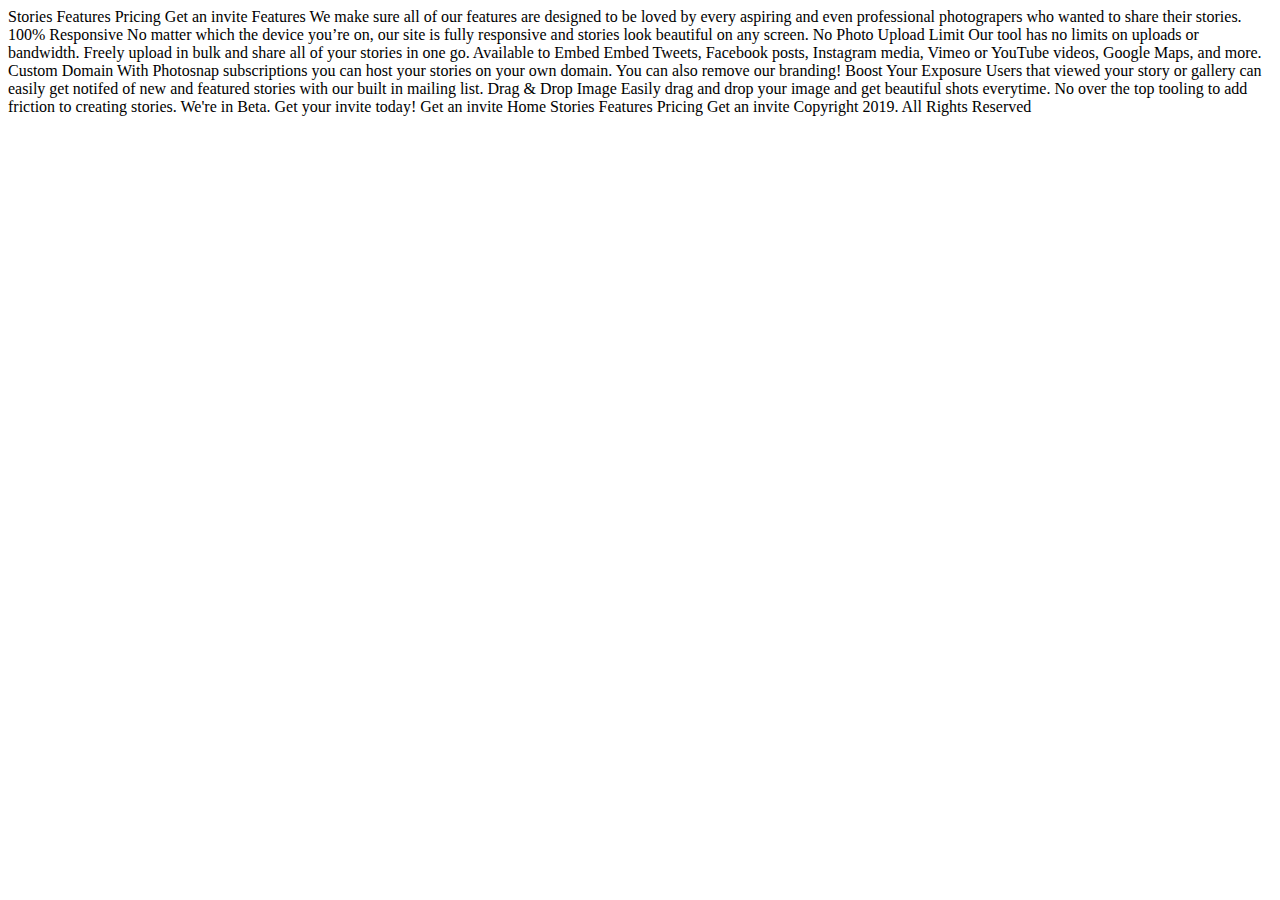
==== starter-code/features.html @ 55e25d21 "initial commit" ====
<!DOCTYPE html>
<html lang="en">
<head>
  <meta charset="UTF-8">
  <meta name="viewport" content="width=device-width, initial-scale=1.0">

  <link rel="icon" type="image/png" sizes="32x32" href="./assets/favicon-32x32.png">
  
  <title>Frontend Mentor | Photosnap Website Challenge</title>
</head>
<body>

  Stories
  Features
  Pricing

  Get an invite

  Features

  We make sure all of our features are designed to be loved by every aspiring and even 
  professional photograpers who wanted to share their stories.

  100% Responsive

  No matter which the device you’re on, our site is fully responsive and stories 
  look beautiful on any screen.

  No Photo Upload Limit

  Our tool has no limits on uploads or bandwidth. Freely upload in bulk and share 
  all of your stories in one go.

  Available to Embed

  Embed Tweets, Facebook posts, Instagram media, Vimeo or YouTube videos, Google 
  Maps, and more. 

  Custom Domain

  With Photosnap subscriptions you can host your stories on your own domain. You can 
  also remove our branding!

  Boost Your Exposure

  Users that viewed your story or gallery can easily get notifed of new and featured 
  stories with our built in mailing list.

  Drag & Drop Image

  Easily drag and drop your image and get beautiful shots everytime. No over the top 
  tooling to add friction to creating stories.

  We're in Beta. Get your invite today!
  
  Get an invite

  Home
  Stories
  Features
  Pricing

  Get an invite

  Copyright 2019. All Rights Reserved

</body>
</html>
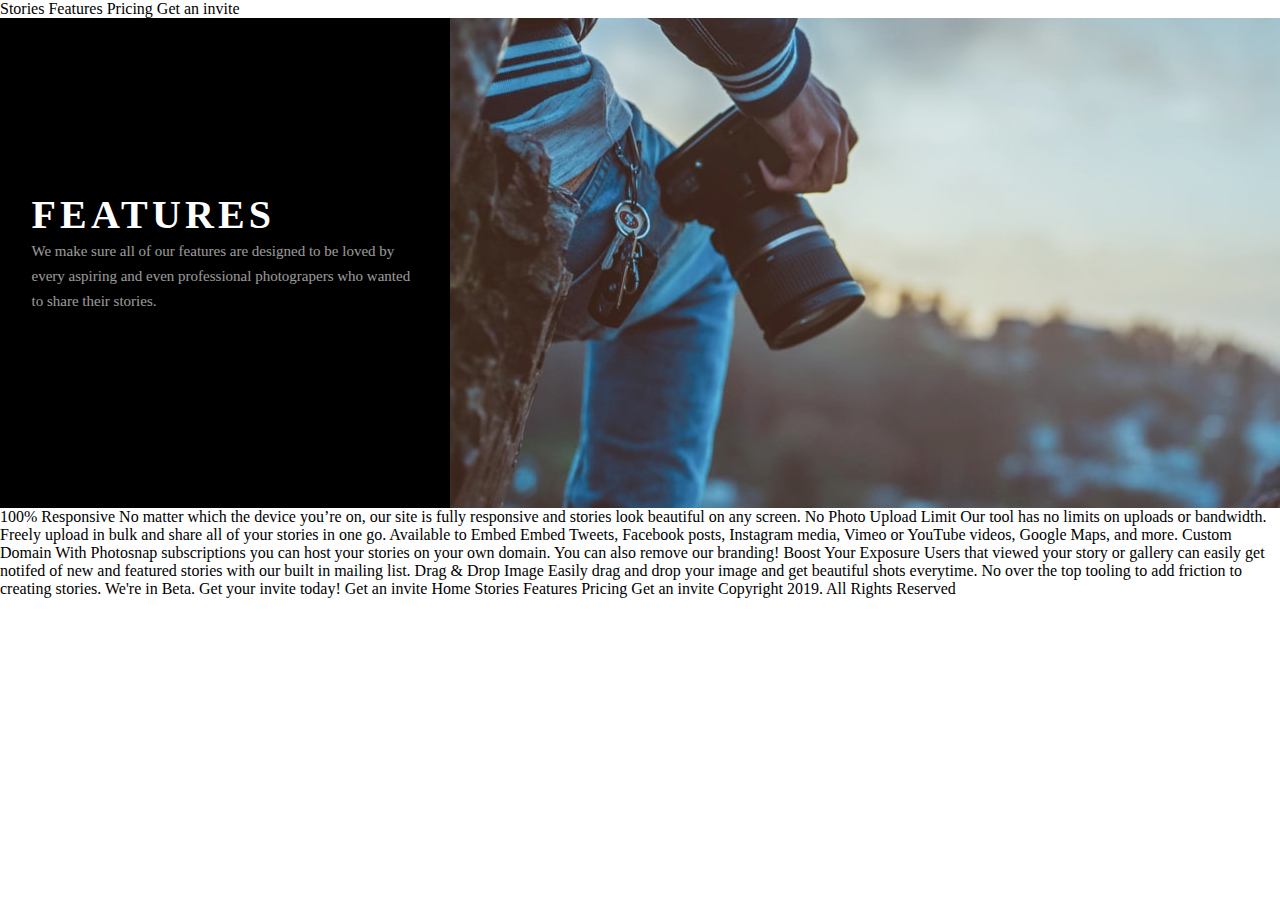
==== commit 442748d0: "make features page banner" ====
--- a/starter-code/features.html
+++ b/starter-code/features.html
@@ -5,21 +5,31 @@
   <meta name="viewport" content="width=device-width, initial-scale=1.0">
 
   <link rel="icon" type="image/png" sizes="32x32" href="./assets/favicon-32x32.png">
-  
+  <link rel="stylesheet" href="cs/features.css">
   <title>Frontend Mentor | Photosnap Website Challenge</title>
 </head>
 <body>
 
-  Stories
-  Features
-  Pricing
+  <div>
+    Stories
+    Features
+    Pricing
 
-  Get an invite
+    Get an invite
+  </div>
 
-  Features
-
+<div class="banner">
+<div class="banner-dark">
+<div class="banner-dark-center">  
+  <h3>Features</h3>
+  <p>
   We make sure all of our features are designed to be loved by every aspiring and even 
   professional photograpers who wanted to share their stories.
+  </p>
+</div>
+</div>
+<div class="banner-pic"><img src="images/hero.jpg" alt="A man with a camera in hand"></div>
+</div>
 
   100% Responsive
 
--- a/starter-code/cs/features.css
+++ b/starter-code/cs/features.css
@@ -0,0 +1,333 @@
+/* html {
+    font-size: 100%;
+} */
+
+* {
+    margin: 0;
+    padding: 0;
+    box-sizing: border-box;
+}
+
+.banner {
+    display: flex;
+    width: 100%;   
+}
+
+/* .banner>div:first-child{
+    margin: 40px;
+} */
+
+.banner-pic {
+    /* display: inline-flex; */
+    height: 490px;
+    width: 830px;
+    border-radius: 0px;    
+}
+
+.banner-dark {
+    color: white;
+    display: flex;
+    justify-content:center;
+    align-items: center;
+    height: 490px;
+    width: 610px;
+    border-radius: 0px;
+    background: #000000;
+}
+.banner-dark-center {
+    height: 144px;
+    width: 387px;
+    /* margin-left: -10px; */
+}
+/* .banner-dark-center {
+    height: 144px;
+    width: 387px;
+    border: 2px solid red;
+    border-radius: 0px;
+} */
+
+
+.banner-dark-center h3 {
+    /* top: calc(50% - 48px/2 - 48px); */
+    
+    font-family: 'DM Sans';
+    font-style: normal;
+    font-weight: 700;
+    font-size: 40px;
+    line-height: 48px;
+    /* identical to box height, or 120% */
+    
+    letter-spacing: 4.16667px;
+    text-transform: uppercase;
+    
+    color: #FFFFFF;
+}
+
+ .banner-dark-center p {
+    font-family: 'DM Sans';
+    font-style: normal;
+    font-weight: 400;
+    font-size: 15px;
+    line-height: 25px;
+    /* or 167% */
+
+    color: #FFFFFF;
+
+    mix-blend-mode: normal;
+    opacity: 0.6;
+}
+
+.feature-container {
+    /* width: 1110px;
+    height: 576px;
+    margin: auto;
+    margin-top: auto; */
+    position: absolute;
+    width: 1110px;
+    height: 576px;
+    left: 165px;
+    right: 165px;
+    top: 724px;
+}
+
+.feature-first-row {
+    display: flex;
+}
+
+.feature-second-row {
+    display: flex;
+}
+
+.feature-item-1 {
+    height: 236px;
+    width: 350px;
+    left: 165px;
+    top: 724px;
+    border-radius: 0px;
+    padding-right: 15px;
+}
+
+.feature-item-2{
+    height: 218px;
+    width: 350px;
+    left: 545px;
+    top: 742px;
+    border-radius: 0px;
+    padding-top: 18px;
+    padding-right: 15px;
+    padding-left: 15px;
+}
+
+.feature-item-3 {
+    height: 236px;
+    width: 350px;
+    left: 925px;
+    top: 724px;
+    border-radius: 0px;
+    padding-left: 15px;
+}
+
+.feature-item-4 {
+    height: 236px;
+    width: 350px;
+    left: 165px;
+    top: 1064px;
+    border-radius: 0px;
+    padding-right: 15px;
+}
+
+.feature-item-5 {
+    height: 236px;
+    width: 350px;
+    left: 545px;
+    top: 1064px;
+    border-radius: 0px;
+    padding-right: 15px;
+    padding-left: 15px;
+}
+
+.feature-item-6 {
+    height: 236px;
+    width: 350px;
+    left: 925px;
+    top: 1064px;
+    border-radius: 0px;     
+    padding-left: 15px;  
+}
+
+.feature-icon-1 {
+    height: 72px;
+    width: 72px;
+    left: 296px;
+    top: 724px;
+    border-radius: 0px;
+    margin-bottom: 48px;
+}
+
+.feature-icon-2 {
+    height: 36px;
+    width: 72px;
+    left: 684px;
+    top: 742px;
+    border-radius: 0px;
+    margin-bottom: 66px;
+}
+
+.feature-icon-3 {
+    height: 72px;
+    width: 71px;
+    left: 1065px;
+    top: 724px;
+    border-radius: 0px;  
+    margin-bottom: 48px; 
+}
+
+.feature-icon-4 {
+    height: 72px;
+    width: 81px;
+    left: 300px;
+    top: 1064px;
+    border-radius: 0px;   
+    margin-bottom: 48px; 
+}
+
+.feature-icon-5 {
+    height: 72px;
+    width: 72px;
+    left: 684px;
+    top: 1064px;
+    border-radius: 0px; 
+    margin-bottom: 48px; 
+}
+
+.feature-icon-6 {
+    height: 72px;
+    width: 91px;
+    left: 1055px;
+    top: 1064px;
+    border-radius: 0px; 
+    margin-bottom: 48px;  
+}
+
+
+
+ /* [class ^= 'feature-icon-'] {
+    margin-bottom: 48px;
+    position: relative;
+    left: 1px;
+}*/
+
+.feature-icons{
+    position: relative;
+    left: 9rem;
+}
+
+.pre-footer {
+    position: absolute;
+    height: 530px;
+    width: 100%;
+    left: 0px;
+    top: 1458px;
+    border-radius: 0px;
+    background-image: url("../images/bg-beta.jpg");
+    background-repeat: no-repeat;
+}
+
+.pre-footer-content {
+    height: 144px;
+    width: 1110px;
+    margin-left: 165px;
+    margin-top: 68px;
+    border-radius: 0px;
+}
+
+.pre-footer-left-text {
+    position: relative;
+    height: 144px;
+    width: 400px;
+    padding-left: 0px;
+    /* left: 0%;
+    right: 63.96%;
+    top: calc(50% - 144px/2); */
+
+    font-family: 'DM Sans';
+    font-style: normal;
+    font-weight: 700;
+    font-size: 40px;
+    line-height: 48px;
+    /* or 120% */
+
+    letter-spacing: 4.16667px;
+    text-transform: uppercase;
+
+    color: #FFFFFF;
+}
+
+.pre-footer-right-text {
+    position: absolute;
+    height: 16px;
+    width: 168px;
+    left: 942px;
+    top: 64px;
+    margin-top: 64px;
+    border-radius: 0px;
+    font-family: 'DM Sans';
+    font-style: normal;
+    font-weight: 700;
+    font-size: 12px;
+    line-height: 16px;
+    color: #FFFFFF;
+    text-transform: uppercase;
+}
+
+.footer {
+    position: absolute;
+    height: 250px;
+    width: 100%;
+    left: 0px;
+    top: 1738px;
+    border-radius: 0px;
+}
+
+/* 100% Responsive */
+
+.feature-title {
+    /* position: absolute; */
+    height: 25px;
+    left: 0%;
+    right: 0%;
+    top: calc(50% - 25px/2 - 45.5px);
+
+    font-family: 'DM Sans';
+    font-style: normal;
+    font-weight: 700;
+    font-size: 18px;
+    line-height: 25px;
+    /* identical to box height, or 139% */
+
+    text-align: center;
+
+    color: #000000;
+}
+
+.feature-description {
+    height: 75px;
+    left: 0%;
+    right: 0%;
+    /* top: calc(50% - 75px/2 + 20.5px); */
+    top: 41px;
+
+    font-family: 'DM Sans';
+    font-style: normal;
+    font-weight: 400;
+    font-size: 15px;
+    line-height: 25px;
+    /* or 167% */
+
+    text-align: center;
+
+    color: #000000;
+
+    mix-blend-mode: normal;
+    opacity: 0.6;
+}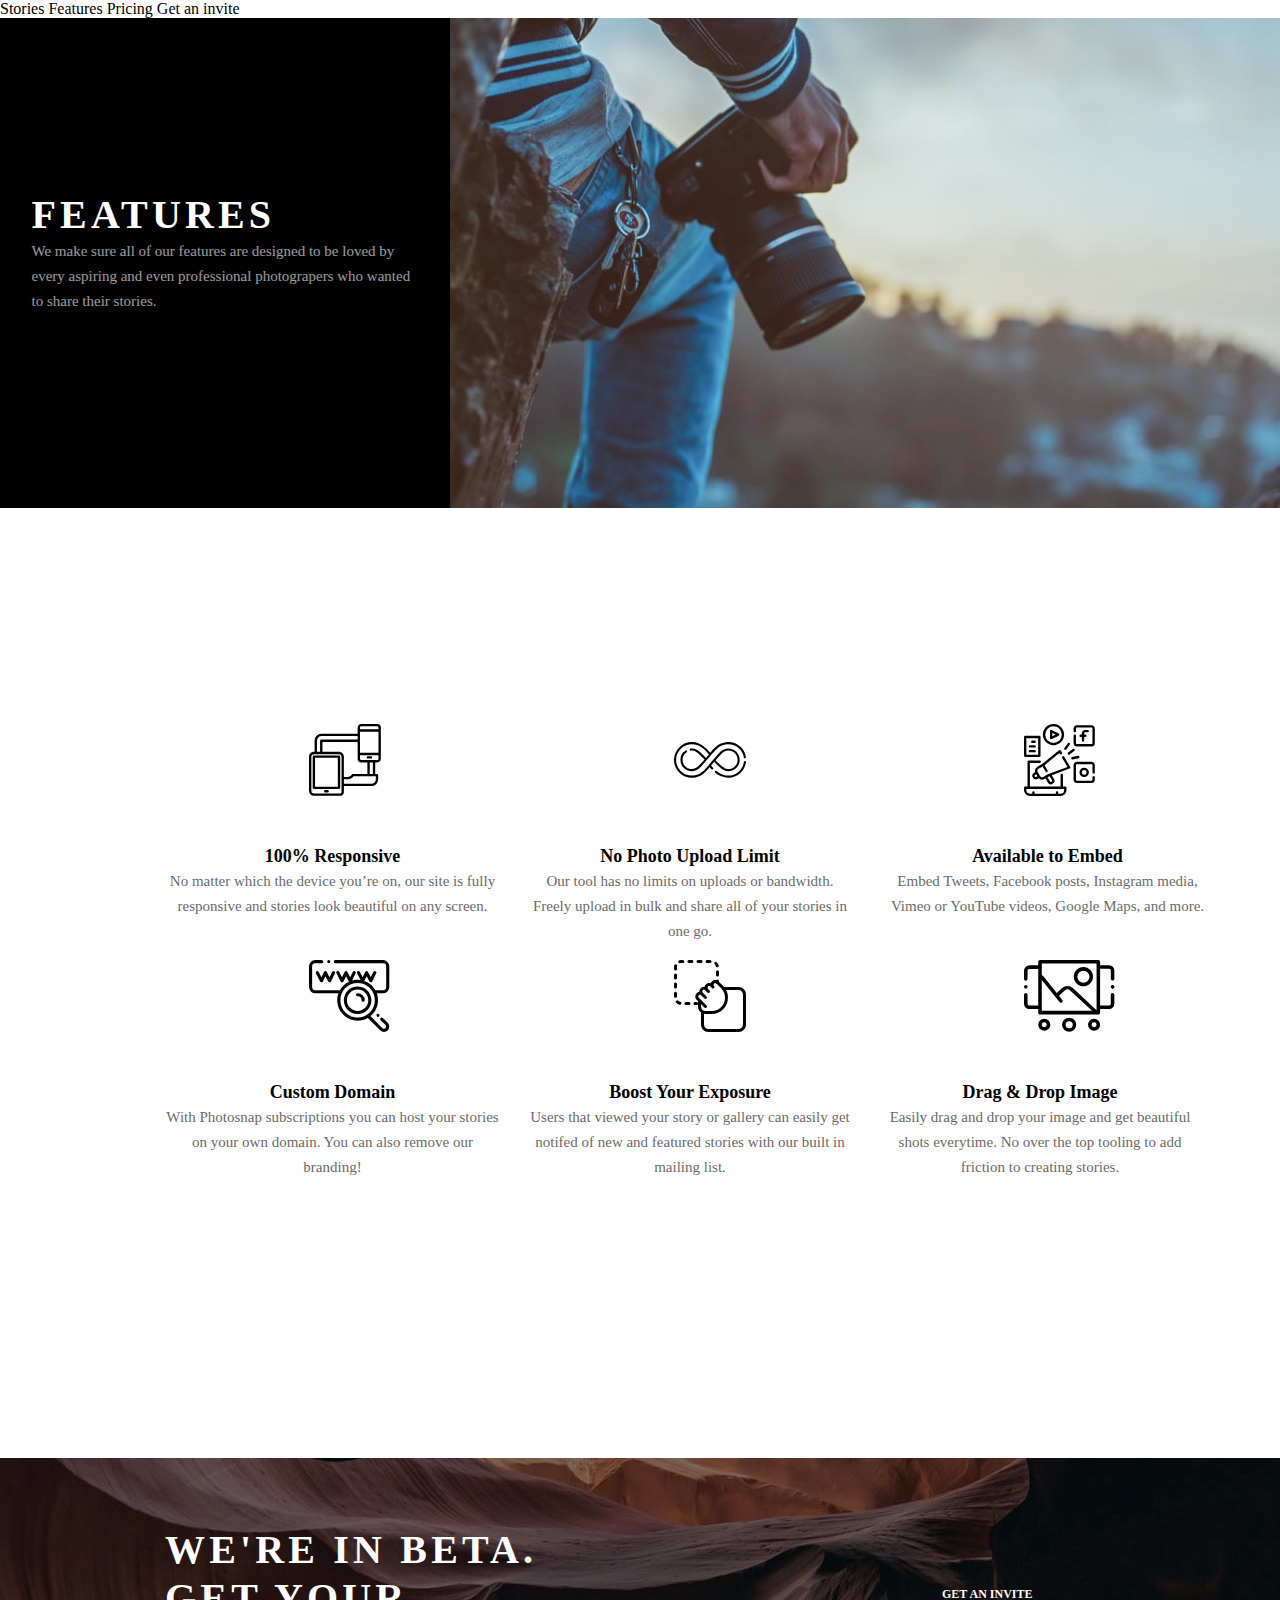
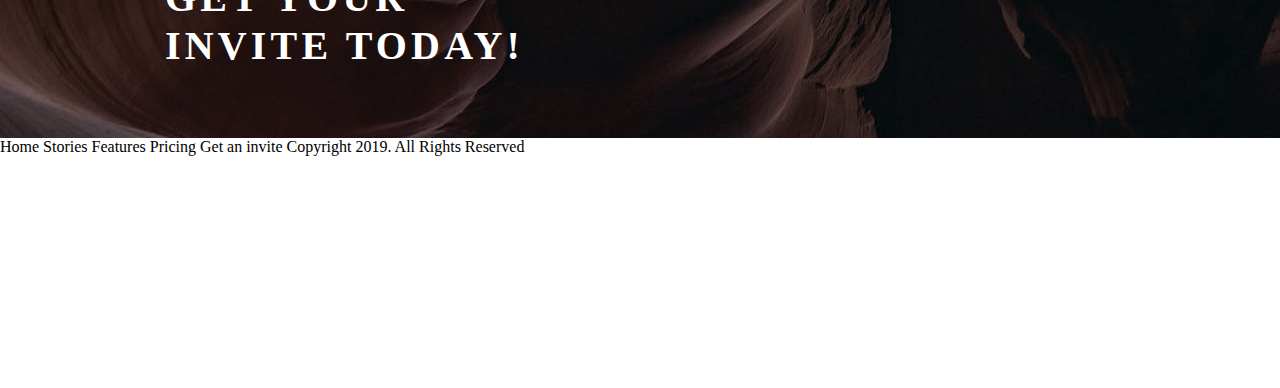
==== commit 9f02bc1b: "finish styling features section" ====
--- a/starter-code/features.html
+++ b/starter-code/features.html
@@ -31,48 +31,103 @@
 <div class="banner-pic"><img src="images/hero.jpg" alt="A man with a camera in hand"></div>
 </div>
 
-  100% Responsive
+<div class="feature-container">
 
-  No matter which the device you’re on, our site is fully responsive and stories 
-  look beautiful on any screen.
-
-  No Photo Upload Limit
-
-  Our tool has no limits on uploads or bandwidth. Freely upload in bulk and share 
-  all of your stories in one go.
-
-  Available to Embed
-
-  Embed Tweets, Facebook posts, Instagram media, Vimeo or YouTube videos, Google 
-  Maps, and more. 
-
-  Custom Domain
-
-  With Photosnap subscriptions you can host your stories on your own domain. You can 
-  also remove our branding!
-
-  Boost Your Exposure
-
-  Users that viewed your story or gallery can easily get notifed of new and featured 
-  stories with our built in mailing list.
-
-  Drag & Drop Image
-
-  Easily drag and drop your image and get beautiful shots everytime. No over the top 
-  tooling to add friction to creating stories.
-
-  We're in Beta. Get your invite today!
+  <div class="feature-first-row">
   
-  Get an invite
-
-  Home
-  Stories
-  Features
-  Pricing
-
-  Get an invite
-
-  Copyright 2019. All Rights Reserved
-
+    <div class="feature-item-1">
+      <div class="feature-icon-1"><img src="images/responsive.svg" alt="icon showing devices" class="feature-icons"></div>
+      <div class="feature-title">
+        100% Responsive
+      </div>
+      <div class="feature-description">
+        No matter which the device you’re on, our site is fully responsive and stories 
+        look beautiful on any screen.
+      </div>
+  </div>
+  <div class="feature-item-2">
+    <div class="feature-icon-2"><img src="images/no-limit.svg" alt="icon showing devices" class="feature-icons"></div>
+    <div class="feature-title">
+      No Photo Upload Limit
+    </div>
+    <div class="feature-description">
+      Our tool has no limits on uploads or bandwidth. Freely upload in bulk and share 
+      all of your stories in one go.
+    </div>
+  </div>
+  
+  <div class="feature-item-3">
+    <div class="feature-icon-3"><img src="images/embed.svg" alt="icon showing devices" class="feature-icons"></div>
+    <div class="feature-title">
+      Available to Embed
+    </div>
+    <div class="feature-description">
+      Embed Tweets, Facebook posts, Instagram media, Vimeo or YouTube videos, Google 
+      Maps, and more. 
+    </div>
+    </div>
+  
+  </div>
+  
+  <div class="feature-second-row">
+    
+    <div class="feature-item-4">
+      <div class="feature-icon-4"><img src="images/custom-domain.svg" alt="icon showing devices" class="feature-icons"></div>
+      <div class="feature-title">
+        Custom Domain
+      </div>
+      <div class="feature-description">
+        With Photosnap subscriptions you can host your stories on your own domain. You can 
+        also remove our branding!
+      </div>
+    </div>
+  
+      <div class="feature-item-5">
+        <div class="feature-icon-5"><img src="images/boost-exposure.svg" alt="icon showing devices" class="feature-icons"></div>
+        <div class="feature-title">
+          Boost Your Exposure
+        </div>
+      <div class="feature-description">
+        Users that viewed your story or gallery can easily get notifed of new and featured 
+        stories with our built in mailing list.
+      </div>
+      </div>
+  
+      <div class="feature-item-5">
+        <div class="feature-icon-6"><img src="images/drag-drop.svg" alt="icon showing devices" class="feature-icons"></div>
+        <div class="feature-title">  
+          Drag & Drop Image
+        </div>
+        <div class="feature-description">
+          Easily drag and drop your image and get beautiful shots everytime. No over the top 
+          tooling to add friction to creating stories.
+        </div>
+        </div>
+  </div> 
+  
+  </div>
+  <div class="pre-footer" >
+    <div class="pre-footer-content">
+    <div class="pre-footer-left-text">
+      We're in Beta. Get your invite today!
+    </div>
+  
+    <div class="pre-footer-right-text">
+      Get an invite
+    </div>
+    
+    </div>
+  </div>
+  <div class="footer">
+    Home
+    Stories
+    Features
+    Pricing
+  
+    Get an invite
+  
+    Copyright 2019. All Rights Reserved
+  </div>
+  
 </body>
 </html>--- a/starter-code/cs/features.css
+++ b/starter-code/cs/features.css
@@ -13,12 +13,7 @@
     width: 100%;   
 }
 
-/* .banner>div:first-child{
-    margin: 40px;
-} */
-
 .banner-pic {
-    /* display: inline-flex; */
     height: 490px;
     width: 830px;
     border-radius: 0px;    
@@ -39,12 +34,6 @@
     width: 387px;
     /* margin-left: -10px; */
 }
-/* .banner-dark-center {
-    height: 144px;
-    width: 387px;
-    border: 2px solid red;
-    border-radius: 0px;
-} */
 
 
 .banner-dark-center h3 {
@@ -76,6 +65,7 @@
     mix-blend-mode: normal;
     opacity: 0.6;
 }
+
 
 .feature-container {
     /* width: 1110px;
@@ -209,17 +199,52 @@
     margin-bottom: 48px;  
 }
 
-
-
- /* [class ^= 'feature-icon-'] {
-    margin-bottom: 48px;
-    position: relative;
-    left: 1px;
-}*/
-
 .feature-icons{
     position: relative;
     left: 9rem;
+}
+
+/* 100% Responsive */
+
+.feature-title {
+    /* position: absolute; */
+    height: 25px;
+    left: 0%;
+    right: 0%;
+    top: calc(50% - 25px/2 - 45.5px);
+
+    font-family: 'DM Sans';
+    font-style: normal;
+    font-weight: 700;
+    font-size: 18px;
+    line-height: 25px;
+    /* identical to box height, or 139% */
+
+    text-align: center;
+
+    color: #000000;
+}
+
+.feature-description {
+    height: 75px;
+    left: 0%;
+    right: 0%;
+    /* top: calc(50% - 75px/2 + 20.5px); */
+    top: 41px;
+
+    font-family: 'DM Sans';
+    font-style: normal;
+    font-weight: 400;
+    font-size: 15px;
+    line-height: 25px;
+    /* or 167% */
+
+    text-align: center;
+
+    color: #000000;
+
+    mix-blend-mode: normal;
+    opacity: 0.6;
 }
 
 .pre-footer {
@@ -288,46 +313,3 @@
     top: 1738px;
     border-radius: 0px;
 }
-
-/* 100% Responsive */
-
-.feature-title {
-    /* position: absolute; */
-    height: 25px;
-    left: 0%;
-    right: 0%;
-    top: calc(50% - 25px/2 - 45.5px);
-
-    font-family: 'DM Sans';
-    font-style: normal;
-    font-weight: 700;
-    font-size: 18px;
-    line-height: 25px;
-    /* identical to box height, or 139% */
-
-    text-align: center;
-
-    color: #000000;
-}
-
-.feature-description {
-    height: 75px;
-    left: 0%;
-    right: 0%;
-    /* top: calc(50% - 75px/2 + 20.5px); */
-    top: 41px;
-
-    font-family: 'DM Sans';
-    font-style: normal;
-    font-weight: 400;
-    font-size: 15px;
-    line-height: 25px;
-    /* or 167% */
-
-    text-align: center;
-
-    color: #000000;
-
-    mix-blend-mode: normal;
-    opacity: 0.6;
-}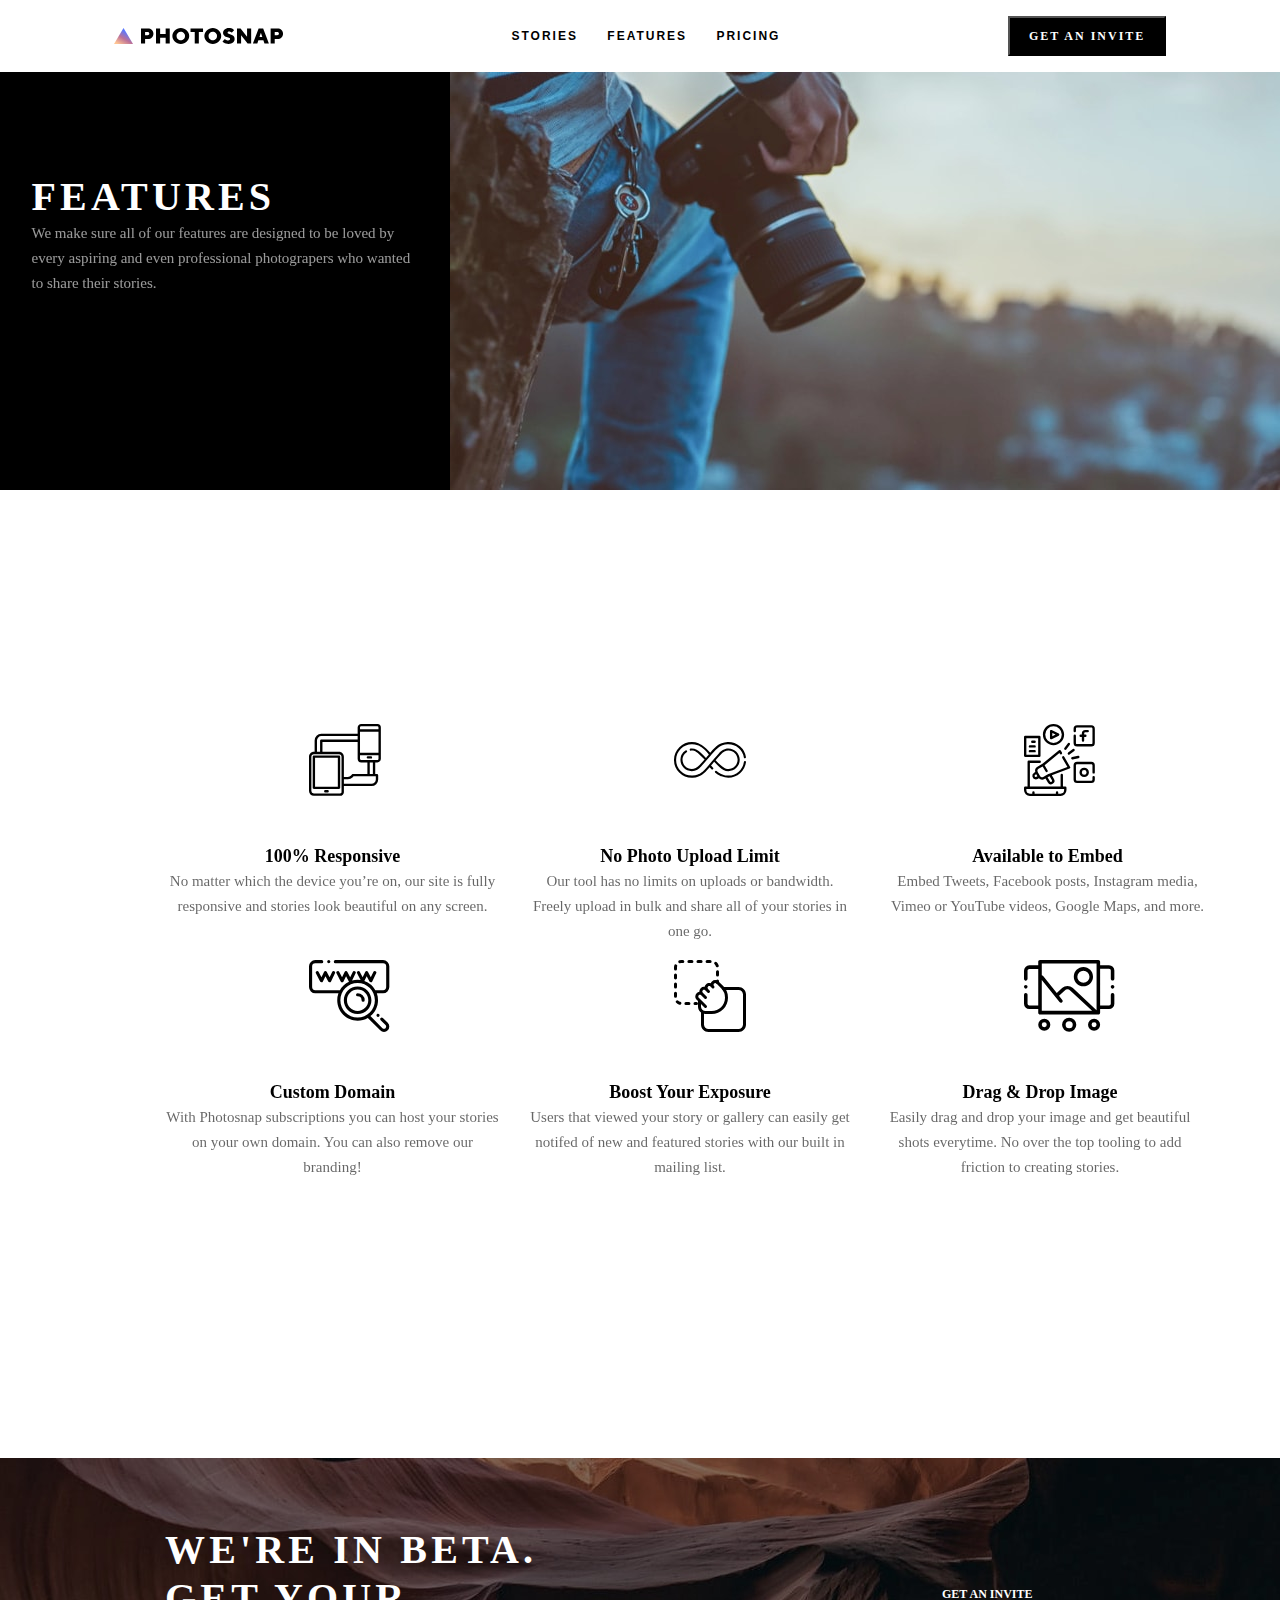
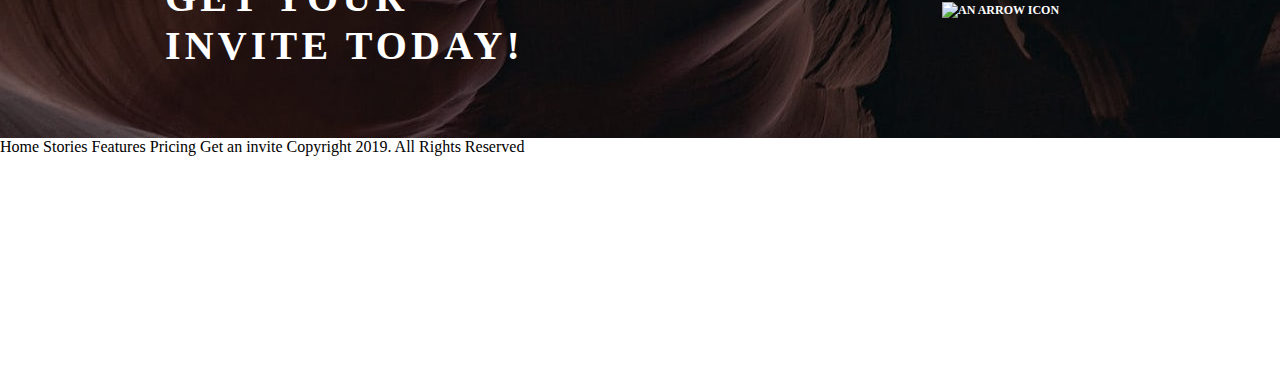
==== commit 894ff0ed: "finish navbar styling" ====
--- a/starter-code/features.html
+++ b/starter-code/features.html
@@ -2,26 +2,33 @@
 <html lang="en">
 <head>
   <meta charset="UTF-8">
-  <meta name="viewport" content="width=device-width, initial-scale=1.0">
+  <meta name="viewport" content="width=device-width, initial-scale=1.0"> 
 
   <link rel="icon" type="image/png" sizes="32x32" href="./assets/favicon-32x32.png">
   <link rel="stylesheet" href="cs/features.css">
   <title>Frontend Mentor | Photosnap Website Challenge</title>
 </head>
 <body>
+<div class="container">
+  <header class='nav-container'>
+    <div class='logo'>
+      <img src="images/logo.svg" alt="image of the photosnap logo">
+    </div>
 
-  <div>
-    Stories
-    Features
-    Pricing
+    <nav class='nav'>
+      <a href="">STORIES</a>
+      <a href="">FEATURES</a>
+      <a href="">PRICING</a>
+    </nav>
 
-    Get an invite
-  </div>
+    <button>GET AN INVITE</button>
+</header> 
 
 <div class="banner">
 <div class="banner-dark">
 <div class="banner-dark-center">  
   <h3>Features</h3>
+
   <p>
   We make sure all of our features are designed to be loved by every aspiring and even 
   professional photograpers who wanted to share their stories.
@@ -33,101 +40,103 @@
 
 <div class="feature-container">
 
-  <div class="feature-first-row">
+<div class="feature-first-row">
+
+  <div class="feature-item-1">
+    <div class="feature-icon-1"><img src="images/responsive.svg" alt="icon showing devices" class="feature-icons"></div>
+    <div class="feature-title">
+      100% Responsive
+    </div>
+    <div class="feature-description">
+      No matter which the device you’re on, our site is fully responsive and stories 
+      look beautiful on any screen.
+    </div>
+</div>
+<div class="feature-item-2">
+  <div class="feature-icon-2"><img src="images/no-limit.svg" alt="icon showing devices" class="feature-icons"></div>
+  <div class="feature-title">
+    No Photo Upload Limit
+  </div>
+  <div class="feature-description">
+    Our tool has no limits on uploads or bandwidth. Freely upload in bulk and share 
+    all of your stories in one go.
+  </div>
+</div>
+
+<div class="feature-item-3">
+  <div class="feature-icon-3"><img src="images/embed.svg" alt="icon showing devices" class="feature-icons"></div>
+  <div class="feature-title">
+    Available to Embed
+  </div>
+  <div class="feature-description">
+    Embed Tweets, Facebook posts, Instagram media, Vimeo or YouTube videos, Google 
+    Maps, and more. 
+  </div>
+  </div>
+
+</div>
+
+<div class="feature-second-row">
   
-    <div class="feature-item-1">
-      <div class="feature-icon-1"><img src="images/responsive.svg" alt="icon showing devices" class="feature-icons"></div>
+  <div class="feature-item-4">
+    <div class="feature-icon-4"><img src="images/custom-domain.svg" alt="icon showing devices" class="feature-icons"></div>
+    <div class="feature-title">
+      Custom Domain
+    </div>
+    <div class="feature-description">
+      With Photosnap subscriptions you can host your stories on your own domain. You can 
+      also remove our branding!
+    </div>
+  </div>
+
+    <div class="feature-item-5">
+      <div class="feature-icon-5"><img src="images/boost-exposure.svg" alt="icon showing devices" class="feature-icons"></div>
       <div class="feature-title">
-        100% Responsive
+        Boost Your Exposure
+      </div>
+    <div class="feature-description">
+      Users that viewed your story or gallery can easily get notifed of new and featured 
+      stories with our built in mailing list.
+    </div>
+    </div>
+
+    <div class="feature-item-5">
+      <div class="feature-icon-6"><img src="images/drag-drop.svg" alt="icon showing devices" class="feature-icons"></div>
+      <div class="feature-title">  
+        Drag & Drop Image
       </div>
       <div class="feature-description">
-        No matter which the device you’re on, our site is fully responsive and stories 
-        look beautiful on any screen.
+        Easily drag and drop your image and get beautiful shots everytime. No over the top 
+        tooling to add friction to creating stories.
       </div>
+      </div>
+</div> 
+
+</div>
+
+<div class="pre-footer" >
+  <div class="pre-footer-content">
+  <div class="pre-footer-left-text">
+    We're in Beta. Get your invite today!
   </div>
-  <div class="feature-item-2">
-    <div class="feature-icon-2"><img src="images/no-limit.svg" alt="icon showing devices" class="feature-icons"></div>
-    <div class="feature-title">
-      No Photo Upload Limit
-    </div>
-    <div class="feature-description">
-      Our tool has no limits on uploads or bandwidth. Freely upload in bulk and share 
-      all of your stories in one go.
-    </div>
+
+  <div class="pre-footer-right-text">
+    <p>Get an invite</p> <img src="images/arrow.svg" alt="an arrow icon">
   </div>
   
-  <div class="feature-item-3">
-    <div class="feature-icon-3"><img src="images/embed.svg" alt="icon showing devices" class="feature-icons"></div>
-    <div class="feature-title">
-      Available to Embed
-    </div>
-    <div class="feature-description">
-      Embed Tweets, Facebook posts, Instagram media, Vimeo or YouTube videos, Google 
-      Maps, and more. 
-    </div>
-    </div>
-  
   </div>
-  
-  <div class="feature-second-row">
-    
-    <div class="feature-item-4">
-      <div class="feature-icon-4"><img src="images/custom-domain.svg" alt="icon showing devices" class="feature-icons"></div>
-      <div class="feature-title">
-        Custom Domain
-      </div>
-      <div class="feature-description">
-        With Photosnap subscriptions you can host your stories on your own domain. You can 
-        also remove our branding!
-      </div>
-    </div>
-  
-      <div class="feature-item-5">
-        <div class="feature-icon-5"><img src="images/boost-exposure.svg" alt="icon showing devices" class="feature-icons"></div>
-        <div class="feature-title">
-          Boost Your Exposure
-        </div>
-      <div class="feature-description">
-        Users that viewed your story or gallery can easily get notifed of new and featured 
-        stories with our built in mailing list.
-      </div>
-      </div>
-  
-      <div class="feature-item-5">
-        <div class="feature-icon-6"><img src="images/drag-drop.svg" alt="icon showing devices" class="feature-icons"></div>
-        <div class="feature-title">  
-          Drag & Drop Image
-        </div>
-        <div class="feature-description">
-          Easily drag and drop your image and get beautiful shots everytime. No over the top 
-          tooling to add friction to creating stories.
-        </div>
-        </div>
-  </div> 
-  
-  </div>
-  <div class="pre-footer" >
-    <div class="pre-footer-content">
-    <div class="pre-footer-left-text">
-      We're in Beta. Get your invite today!
-    </div>
-  
-    <div class="pre-footer-right-text">
-      Get an invite
-    </div>
-    
-    </div>
-  </div>
-  <div class="footer">
-    Home
-    Stories
-    Features
-    Pricing
-  
-    Get an invite
-  
-    Copyright 2019. All Rights Reserved
-  </div>
+</div>
+<div class="footer">
+  Home
+  Stories
+  Features
+  Pricing
+
+  Get an invite
+
+  Copyright 2019. All Rights Reserved
+</div>
+</div>
   
 </body>
 </html>--- a/starter-code/cs/features.css
+++ b/starter-code/cs/features.css
@@ -6,6 +6,62 @@
     margin: 0;
     padding: 0;
     box-sizing: border-box;
+}
+
+header {
+    color: black;
+    display: flex;
+    justify-content: space-around;
+    align-items: center;
+    width: 100%;
+    height: 72px;
+    background-color: #ffffff;
+    font-family: 'DM Sans', sans-serif;
+    position: fixed;
+}
+
+.logo{
+    display: flex;
+    align-items: center;
+}
+
+nav{
+    display: flex;
+    justify-content: space-between;
+    width: 269px;
+    font-style: normal;
+    font-weight: 700;
+    font-size: 12px;
+    line-height: 16px;
+    /* identical to box height */
+    letter-spacing: 2px;
+}
+
+.nav a{
+    text-decoration: none;
+    color: black;   
+}
+
+.nav a:hover{
+    color: #DFDFDF;
+}
+
+.nav-container button {
+    height: 40px;
+    width: 158px;
+    left: 1117px;
+    top: 16px;
+    border-radius: 0px;
+    background-color: #000000;
+    font-family: 'DM Sans';
+    font-style: normal;
+    font-weight: 700;
+    font-size: 12px;
+    line-height: 16px;
+
+    letter-spacing: 2px;
+
+    color: #FFFFFF;
 }
 
 .banner {
@@ -313,3 +369,94 @@
     top: 1738px;
     border-radius: 0px;
 }
+
+@media (max-width: 480px) {
+    * {
+        padding: 0;
+        margin: 0;
+        box-sizing: border-box;
+    }
+    .conatiner {
+        display: block;
+    } 
+
+    header {
+        position: absolute;
+        width: 375px;
+        height: 72px;
+        left: 0px;
+        top: 0px;
+
+        background: #FFFFFF;
+    }
+
+    .banner {
+        position: absolute;
+        width: 375px;
+        display: block;
+        top: 0px;
+    }
+
+    .banner-pic {
+        position: absolute;
+        height: 294px;
+        width: 375px;
+        left: 0px;
+        top: 72px;
+        border-radius: 0px;
+    }
+
+    .banner-pic img {
+        content: url("../images/hero-mobile.jpg");
+        width: 375px;
+
+    }
+
+    .banner-dark {
+        position: absolute;
+        top: 366px;
+        width: 100%;
+        height: 300px;
+        width: 375px;
+        left: 0px;
+        top: 366px;
+        border-radius: 0px;
+
+    }
+
+    .logo {
+        position: absolute;
+        width: 170px;
+        height: 16px;
+        left: 24px;
+        top: 28px;
+    }
+
+    .banner-dark-center {
+        height: 156px;
+        width: 318px;
+        left: 29px;
+        top: 438px;
+        border-radius: 0px;
+    }
+
+    .banner-dark-center h3 {
+        font-family: DM Sans;
+        font-size: 32px;
+        font-weight: 700;
+        line-height: 40px;
+        letter-spacing: 3.3333332538604736px;
+        text-align: left;
+        height: 40px;
+
+    }
+
+    .banner-dark-center p {
+        font-family: 'DM Sans';
+        font-size: 15px;
+        font-weight: 400;
+        line-height: 25px;
+        letter-spacing: 0px;
+        text-align: left;
+    }
+}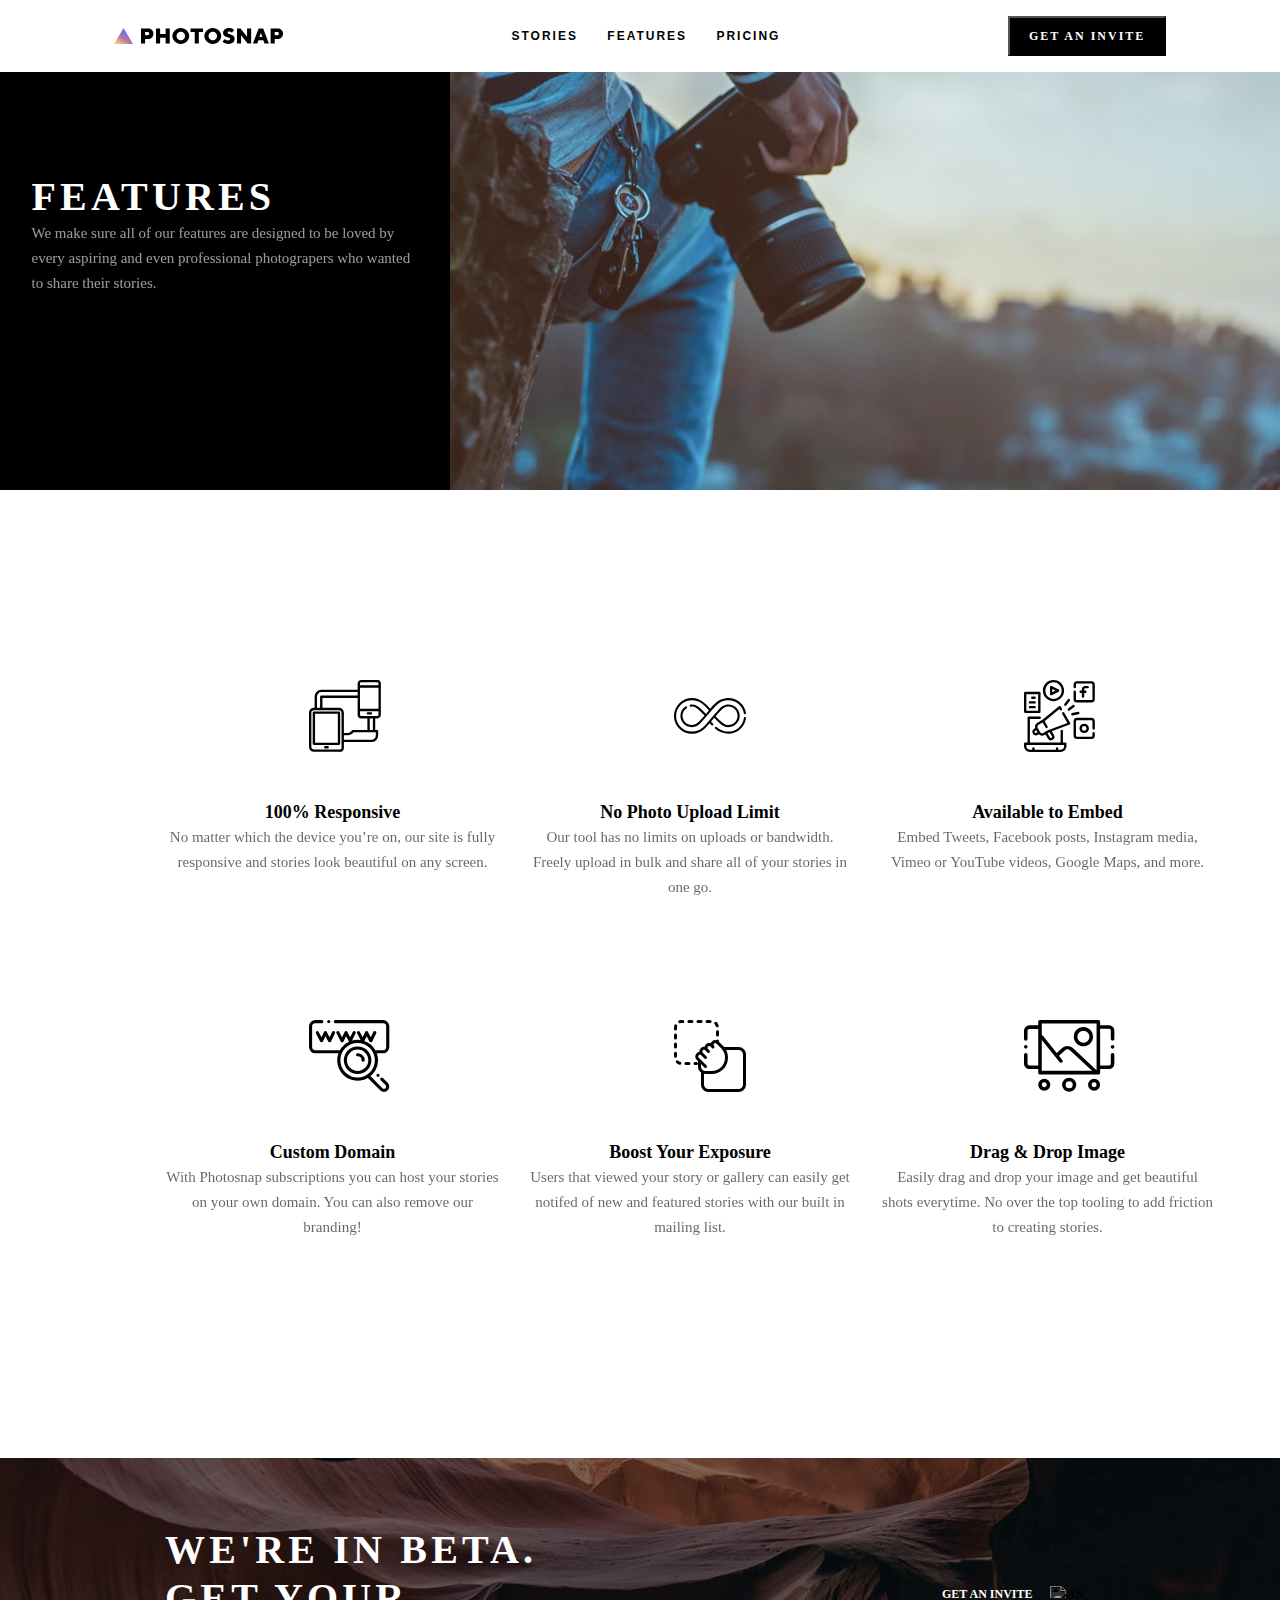
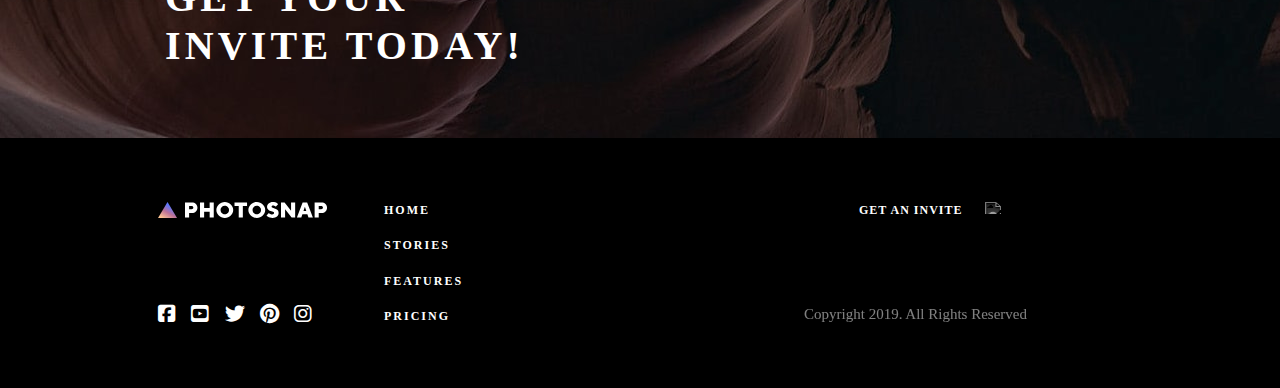
==== commit 51849512: "Final Commit" ====
--- a/starter-code/features.html
+++ b/starter-code/features.html
@@ -6,24 +6,37 @@
 
   <link rel="icon" type="image/png" sizes="32x32" href="./assets/favicon-32x32.png">
   <link rel="stylesheet" href="cs/features.css">
+  <link rel="stylesheet" href="https://cdnjs.cloudflare.com/ajax/libs/font-awesome/6.1.1/css/all.min.css">
   <title>Frontend Mentor | Photosnap Website Challenge</title>
 </head>
+
 <body>
+  
 <div class="container">
+  <!-- Navigation Bar -->
   <header class='nav-container'>
     <div class='logo'>
       <img src="images/logo.svg" alt="image of the photosnap logo">
     </div>
 
     <nav class='nav'>
-      <a href="">STORIES</a>
-      <a href="">FEATURES</a>
-      <a href="">PRICING</a>
+      <a href="stories.html">STORIES</a>
+      <a href="#">FEATURES</a>
+      <a href="pricing.html">PRICING</a>
     </nav>
 
     <button>GET AN INVITE</button>
+    <div class="open-close">
+      <div class="menu-open">
+        <img src="images/menu.svg" alt="mobile menu icon">
+    </div>
+    <div class="menu-close">
+      <img src="images/close.svg" alt="mobile menu close icon">
+    </div>
+    </div>
 </header> 
 
+<!-- Banner -->
 <div class="banner">
 <div class="banner-dark">
 <div class="banner-dark-center">  
@@ -38,6 +51,7 @@
 <div class="banner-pic"><img src="images/hero.jpg" alt="A man with a camera in hand"></div>
 </div>
 
+<!-- Features Section -->
 <div class="feature-container">
 
 <div class="feature-first-row">
@@ -100,7 +114,7 @@
     </div>
     </div>
 
-    <div class="feature-item-5">
+    <div class="feature-item-6">
       <div class="feature-icon-6"><img src="images/drag-drop.svg" alt="icon showing devices" class="feature-icons"></div>
       <div class="feature-title">  
         Drag & Drop Image
@@ -114,6 +128,7 @@
 
 </div>
 
+<!-- Pre Footer -->
 <div class="pre-footer" >
   <div class="pre-footer-content">
   <div class="pre-footer-left-text">
@@ -126,17 +141,41 @@
   
   </div>
 </div>
-<div class="footer">
-  Home
-  Stories
-  Features
-  Pricing
 
-  Get an invite
+  <!-- Footer -->
+  <footer>
+    <div class="footer_content">
+      <div class="footer_logo">
+        <svg xmlns="http://www.w3.org/2000/svg" width="170" height="16"><defs><linearGradient id="a" x1="0%" x2="50%" y1="85.457%" y2="14.543%"><stop offset="0%" stop-color="#FFC593"/><stop offset="51.945%" stop-color="#BC7198"/><stop offset="100%" stop-color="#5A77FF"/></linearGradient></defs><g fill="none" fill-rule="evenodd"><path fill="#fff" fill-rule="nonzero" d="M31.108 15.568v-4.541h2.703c.836 0 1.6-.133 2.292-.4a5.19 5.19 0 001.773-1.113 5.1 5.1 0 001.146-1.676c.273-.642.41-1.344.41-2.108 0-.75-.137-1.449-.41-2.098a5.072 5.072 0 00-1.146-1.686A5.19 5.19 0 0036.103.832c-.692-.266-1.456-.4-2.292-.4H27v15.136h4.108zm2.487-8.217h-2.487V4.108h2.487c.49 0 .9.162 1.232.487.332.324.497.702.497 1.135 0 .432-.165.81-.497 1.135-.332.324-.742.486-1.232.486zm12.54 8.217V9.73h5.514v5.838h4.108V.432h-4.108v5.622h-5.514V.432h-4.108v15.136h4.108zM66.784 16a8.616 8.616 0 003.319-.638 8.401 8.401 0 002.68-1.74 8.192 8.192 0 001.785-2.552c.432-.965.648-1.989.648-3.07a7.428 7.428 0 00-.648-3.07 8.192 8.192 0 00-1.784-2.552 8.401 8.401 0 00-2.681-1.74A8.616 8.616 0 0066.783 0c-1.196 0-2.306.213-3.329.638a8.432 8.432 0 00-2.67 1.74A8.192 8.192 0 0059 4.93 7.428 7.428 0 0058.351 8c0 1.081.217 2.105.649 3.07a8.192 8.192 0 001.784 2.552 8.432 8.432 0 002.67 1.74c1.023.425 2.133.638 3.33.638zm0-3.676A4.285 4.285 0 0165.119 12a3.942 3.942 0 01-1.34-.908 4.33 4.33 0 01-.887-1.373A4.479 4.479 0 0162.568 8c0-.62.108-1.193.324-1.719a4.33 4.33 0 01.886-1.373c.375-.39.822-.692 1.34-.908a4.285 4.285 0 011.666-.324c.59 0 1.142.108 1.654.324.512.216.958.519 1.34.908.382.39.681.847.898 1.373.216.526.324 1.1.324 1.719 0 .62-.108 1.193-.324 1.719a4.236 4.236 0 01-.898 1.373c-.382.39-.828.692-1.34.908a4.206 4.206 0 01-1.654.324zm18.054 3.244V4.108h4.216V.432h-12.54v3.676h4.216v11.46h4.108zM98.784 16a8.616 8.616 0 003.319-.638 8.401 8.401 0 002.68-1.74 8.192 8.192 0 001.785-2.552c.432-.965.648-1.989.648-3.07a7.428 7.428 0 00-.648-3.07 8.192 8.192 0 00-1.784-2.552 8.401 8.401 0 00-2.681-1.74A8.616 8.616 0 0098.783 0c-1.196 0-2.306.213-3.329.638a8.432 8.432 0 00-2.67 1.74A8.192 8.192 0 0091 4.93 7.428 7.428 0 0090.351 8c0 1.081.217 2.105.649 3.07a8.192 8.192 0 001.784 2.552 8.432 8.432 0 002.67 1.74c1.023.425 2.133.638 3.33.638zm0-3.676A4.285 4.285 0 0197.119 12a3.942 3.942 0 01-1.34-.908 4.33 4.33 0 01-.887-1.373A4.479 4.479 0 0194.568 8c0-.62.108-1.193.324-1.719a4.33 4.33 0 01.886-1.373c.375-.39.822-.692 1.34-.908a4.285 4.285 0 011.666-.324c.59 0 1.142.108 1.654.324.512.216.958.519 1.34.908.382.39.681.847.898 1.373.216.526.324 1.1.324 1.719 0 .62-.108 1.193-.324 1.719a4.236 4.236 0 01-.898 1.373c-.382.39-.828.692-1.34.908a4.206 4.206 0 01-1.654.324zM114.568 16c.95 0 1.801-.133 2.55-.4.75-.267 1.385-.627 1.904-1.081.519-.454.915-.98 1.189-1.578.274-.599.41-1.236.41-1.914 0-.88-.172-1.6-.518-2.162a4.35 4.35 0 00-1.298-1.362 6.98 6.98 0 00-1.697-.822l-1.697-.562a7.533 7.533 0 01-1.297-.551c-.346-.195-.52-.465-.52-.811 0-.332.148-.63.444-.898.295-.266.688-.4 1.178-.4.375 0 .714.062 1.016.184.303.123.563.263.779.422.26.173.49.367.692.584l2.378-2.487a5.559 5.559 0 00-1.276-1.08c-.432-.275-.98-.523-1.643-.747C116.5.112 115.706 0 114.784 0c-.865 0-1.65.13-2.357.39-.706.259-1.308.605-1.805 1.037-.498.432-.883.93-1.157 1.492a3.908 3.908 0 00-.41 1.73c0 .879.172 1.6.518 2.162a4.35 4.35 0 001.297 1.362 6.98 6.98 0 001.698.822c.612.201 1.178.389 1.697.562.519.173.951.357 1.297.551.346.195.52.465.52.81 0 .433-.174.812-.52 1.136-.346.324-.821.487-1.427.487-.49 0-.933-.083-1.33-.25a5.466 5.466 0 01-1.027-.55 5.352 5.352 0 01-.886-.822l-2.378 2.486c.432.49.944.923 1.535 1.298.504.331 1.131.63 1.88.897.75.267 1.63.4 2.639.4zm12.54-.432V7.135l6.508 8.433h3.546V.432h-4.108v8.433L126.568.432H123v15.136h4.108zm16.216 0l1.081-3.244h4.973l1.081 3.244h4.433L149.162.432h-4.54l-5.73 15.136h4.432zm4.973-6.487h-2.81l1.405-4.432 1.405 4.432zm12.433 6.487v-4.541h2.702c.836 0 1.6-.133 2.292-.4a5.19 5.19 0 001.773-1.113 5.1 5.1 0 001.146-1.676c.274-.642.411-1.344.411-2.108 0-.75-.137-1.449-.41-2.098a5.072 5.072 0 00-1.147-1.686 5.19 5.19 0 00-1.773-1.114c-.692-.266-1.456-.4-2.292-.4h-6.81v15.136h4.108zm2.486-8.217h-2.486V4.108h2.486c.49 0 .901.162 1.233.487.331.324.497.702.497 1.135 0 .432-.166.81-.497 1.135-.332.324-.743.486-1.233.486z"/><path fill="url(#a)" d="M0 16L9.5 0 19 16z"/></g></svg>
+      </div>
 
-  Copyright 2019. All Rights Reserved
+
+      <div class="social_icons">
+        <i class="fa-brands fa-facebook-square"></i>
+        <i class="fa-brands fa-youtube-square"></i>
+        <i class="fa-brands fa-twitter"></i>
+        <i class="fa-brands fa-pinterest"></i>
+        <i class="fa-brands fa-instagram"></i>
+      </div>
+
+      <div class="footer_nav">
+        <a href="">HOME</a>
+        <a href="">STORIES</a>
+        <a href="">FEATURES</a>
+        <a href="">PRICING</a>
+      </div>
+
+      <div class="invite">
+       <p>Get an invite</p> <img src="images/arrow.svg" alt="an arrow icon">
+      </div>
+
+      <p class="copyright">Copyright 2019. All Rights Reserved</p>
+
+    </div>
+  </footer>
 </div>
-</div>
+
+<script src="features.js"></script>
   
 </body>
 </html>--- a/starter-code/cs/features.css
+++ b/starter-code/cs/features.css
@@ -1,13 +1,9 @@
-/* html {
-    font-size: 100%;
-} */
-
 * {
     margin: 0;
     padding: 0;
     box-sizing: border-box;
 }
-
+/* Header */
 header {
     color: black;
     display: flex;
@@ -18,14 +14,21 @@
     background-color: #ffffff;
     font-family: 'DM Sans', sans-serif;
     position: fixed;
+    z-index: 20;
+}
+
+.open-close {
+    display: none;
 }
 
 .logo{
     display: flex;
     align-items: center;
-}
-
-nav{
+    cursor: pointer;
+}
+
+/* Navigation */
+nav {
     display: flex;
     justify-content: space-between;
     width: 269px;
@@ -33,7 +36,6 @@
     font-weight: 700;
     font-size: 12px;
     line-height: 16px;
-    /* identical to box height */
     letter-spacing: 2px;
 }
 
@@ -64,6 +66,7 @@
     color: #FFFFFF;
 }
 
+/* Banner */
 .banner {
     display: flex;
     width: 100%;   
@@ -85,26 +88,20 @@
     border-radius: 0px;
     background: #000000;
 }
+
 .banner-dark-center {
     height: 144px;
     width: 387px;
-    /* margin-left: -10px; */
-}
-
+}
 
 .banner-dark-center h3 {
-    /* top: calc(50% - 48px/2 - 48px); */
-    
     font-family: 'DM Sans';
     font-style: normal;
     font-weight: 700;
     font-size: 40px;
     line-height: 48px;
-    /* identical to box height, or 120% */
-    
     letter-spacing: 4.16667px;
     text-transform: uppercase;
-    
     color: #FFFFFF;
 }
 
@@ -114,26 +111,19 @@
     font-weight: 400;
     font-size: 15px;
     line-height: 25px;
-    /* or 167% */
-
     color: #FFFFFF;
-
     mix-blend-mode: normal;
     opacity: 0.6;
 }
 
-
+/* Features */
 .feature-container {
-    /* width: 1110px;
-    height: 576px;
-    margin: auto;
-    margin-top: auto; */
     position: absolute;
     width: 1110px;
     height: 576px;
     left: 165px;
     right: 165px;
-    top: 724px;
+    top: 680px;
 }
 
 .feature-first-row {
@@ -142,6 +132,7 @@
 
 .feature-second-row {
     display: flex;
+    margin-top: 104px;
 }
 
 .feature-item-1 {
@@ -260,10 +251,7 @@
     left: 9rem;
 }
 
-/* 100% Responsive */
-
 .feature-title {
-    /* position: absolute; */
     height: 25px;
     left: 0%;
     right: 0%;
@@ -274,10 +262,7 @@
     font-weight: 700;
     font-size: 18px;
     line-height: 25px;
-    /* identical to box height, or 139% */
-
     text-align: center;
-
     color: #000000;
 }
 
@@ -285,24 +270,19 @@
     height: 75px;
     left: 0%;
     right: 0%;
-    /* top: calc(50% - 75px/2 + 20.5px); */
     top: 41px;
-
     font-family: 'DM Sans';
     font-style: normal;
     font-weight: 400;
     font-size: 15px;
     line-height: 25px;
-    /* or 167% */
-
     text-align: center;
-
     color: #000000;
-
     mix-blend-mode: normal;
     opacity: 0.6;
 }
 
+/* Pre-Footer */
 .pre-footer {
     position: absolute;
     height: 530px;
@@ -327,24 +307,18 @@
     height: 144px;
     width: 400px;
     padding-left: 0px;
-    /* left: 0%;
-    right: 63.96%;
-    top: calc(50% - 144px/2); */
-
     font-family: 'DM Sans';
     font-style: normal;
     font-weight: 700;
     font-size: 40px;
     line-height: 48px;
-    /* or 120% */
-
     letter-spacing: 4.16667px;
     text-transform: uppercase;
-
     color: #FFFFFF;
 }
 
 .pre-footer-right-text {
+    display: flex;
     position: absolute;
     height: 16px;
     width: 168px;
@@ -361,22 +335,520 @@
     text-transform: uppercase;
 }
 
-.footer {
+.pre-footer-right-text:hover {
+    text-decoration: underline;
+    cursor: pointer;
+}
+
+.pre-footer-right-text img {
+    filter: invert(100%) sepia(100%) saturate(0%) hue-rotate(345deg) brightness(104%) contrast(104%);
+    height: 12px;
+    width: 42px;
+    margin-left: 18px;
+}
+
+/* Footer */
+footer{
     position: absolute;
+    top: 1738px;
+    margin-top: auto;
+    width: 100%;
     height: 250px;
-    width: 100%;
-    left: 0px;
-    top: 1738px;
-    border-radius: 0px;
-}
-
-@media (max-width: 480px) {
+    background-color: #000000;
+    display: flex;
+    align-items: center;
+    justify-content: center;
+}
+
+.footer_content{
+    position: relative;
+    width: 80%;
+    height: 122px;
+    color: white;
+}
+
+.footer_logo{
+    display: flex;
+    position: absolute;
+    align-items: center;
+    width: 170px;
+    height: 16px;
+    left: 30px;
+    top: 0px;
+}
+
+.footer_logo .fa-caret-up{
+    margin-top: 5px;
+}
+
+
+.footer_logo h2{
+    margin-top: 12px;
+    font-size: 16px;
+    font-weight: bolder;
+
+}
+
+.social_icons{
+    display: flex;
+    position: absolute;
+    justify-content: space-between;
+    width: 154px;
+    height: 20px;
+    left: 30px;
+    bottom: 0px;
+}
+
+.social_icons i{
+    font-size: 20px;
+    cursor: pointer;
+}
+
+.social_icons .fa-facebook-square:hover{
+    background: linear-gradient(225deg, #63AFDB 0%, #6028F1 100%);
+	background-clip: text;
+	-webkit-text-fill-color: transparent;
+}
+
+.social_icons .fa-youtube-square:hover{
+    background: linear-gradient(45deg, #D3205A 0%, #FF5A5A 100%);	
+    background-clip: text;
+	-webkit-text-fill-color: transparent;
+}
+
+.social_icons .fa-twitter:hover{
+    background: linear-gradient(225deg, #65FFEB 0%, #27718A 100%);	
+    background-clip: text;
+	-webkit-text-fill-color: transparent;
+}
+
+.social_icons .fa-pinterest:hover{
+    background: linear-gradient(225deg, #F6C683 0%, #DE3838 100%);	
+    background-clip: text;
+	-webkit-text-fill-color: transparent;
+}
+
+.social_icons .fa-instagram:hover{
+    background: linear-gradient(26.57deg, #FFC593 0%, #BC7198 43.29%, #5A77FF 83.33%);	
+    background-clip: text;
+	-webkit-text-fill-color: transparent;
+}
+
+.footer_nav{
+    font-family: 'DM Sans';
+    font-style: normal;
+    font-weight: 700;
+    font-size: 12px;
+    line-height: 16px;
+    /* identical to box height */
+    letter-spacing: 2px;
+    text-transform: uppercase;
+    display: flex;
+    flex-direction: column;
+    position: absolute;
+    left: 25%;
+    /* background-color: red; */
+    width: 255px;
+    height: 100%;
+    justify-content: space-between;
+}
+
+.footer_nav a{
+    text-decoration: none;
+    color: white;
+    height: 16px;
+}
+
+.footer_nav a:hover{
+    mix-blend-mode: normal;
+    opacity: 0.3;
+}
+
+.invite{
+    position: absolute;
+    display: flex;
+    width: 168px;
+    height: 16px;
+    right: 125px;
+    top: 0%;
+}
+
+.invite img {
+    position: absolute;
+    left: 126px;
+    filter: invert(100%) sepia(100%) saturate(0%) hue-rotate(345deg) brightness(104%) contrast(104%);
+    height: 12px;
+    width: 42px;
+}
+
+
+
+.invite p{
+    font-weight: 700;
+    font-size: 12px;
+    line-height: 16px;
+    letter-spacing: 1px;
+    margin-top: 0;
+    text-transform: uppercase;
+}
+
+.invite p:hover{
+    text-decoration: underline;
+}
+
+.copyright{
+    position: absolute;
+    height: 20px;
+    right: 125px;
+    bottom: 0px;
+    font-weight: 400;
+    font-size: 15px;
+    line-height: 20px;
+    text-align: right;
+    color: #FFFFFF;
+    mix-blend-mode: normal;
+    opacity: 0.5;
+}
+
+
+/* Tablet */
+@media (max-width: 768px) {
     * {
         padding: 0;
         margin: 0;
         box-sizing: border-box;
     }
-    .conatiner {
+
+    body {
+        width: 100%;
+    }
+    
+    .container {
+        width: 768px;
+    }
+
+
+    /* Header */
+    .logo img {
+        position: absolute;
+        width: 170px;
+        height: 16px;
+        left: 39px;
+        top: 28px;
+    }
+
+    .open-close {
+        display: none;
+    }
+
+    header {
+        height: 72px;
+        width: 768px;
+        left: 0px;
+        top: 0px;
+        border-radius: 0px;
+    }
+
+    .nav {
+        position: absolute;
+        height: 16px;
+        width: 269px;
+        left: 250px;
+        top: 28px;
+        border-radius: 0px;
+    }
+
+    .nav-container button {
+        position: absolute;
+        height: 40px;
+        width: 158px;
+        left: 570px;
+        top: 16px;
+        border-radius: 0px;
+    }
+
+    /* Banner */
+    .banner {
+        position: absolute;
+        height: 490px;
+        width: 768px;
+        left: 0px;
+        top: 72px;
+        border-radius: 0px;
+    }
+
+    .banner-dark {
+        height: 490px;
+        width: 495px;
+        left: 0px;
+        top: 72px;
+        border-radius: 0px;
+    }
+
+    .banner-dark-center {
+        position: absolute;
+        height: 144px;
+        width: 387px;
+        left: 54px;
+        top: 173px;
+        border-radius: 0px;
+
+    }
+    
+    .banner-dark-center h3 {
+        position: absolute;
+        height: 48px;
+        left: 0%;
+        right: 0%;
+        top: calc(50% - 48px/2 - 48px);
+        font-family: 'DM Sans';
+        font-style: normal;
+        font-weight: 700;
+        font-size: 40px;
+        line-height: 48px;
+        letter-spacing: 4.16667px;
+        text-transform: uppercase;
+        color: #FFFFFF;
+    }
+
+    .banner-dark-center p {
+        position: absolute;
+        height: 75px;
+        left: 0%;
+        right: 0%;
+        top: calc(50% - 75px/2 + 34.5px);
+        font-family: 'DM Sans';
+        font-style: normal;
+        font-weight: 400;
+        font-size: 15px;
+        line-height: 25px;
+        color: #FFFFFF;
+        mix-blend-mode: normal;
+        opacity: 0.6;
+    }
+
+    .banner-pic {
+        position: absolute;
+        width: 273px;
+        height: 490px;
+        left: 495px;
+        top: 0px;
+    }
+
+    .banner-pic img {
+        content: url("../images/hero-tablet.jpg");
+    }
+
+
+    /* Features */
+    .feature-container {
+        position: absolute;
+        width: 690px;
+        height: 852px;
+        left: 38px;
+    }
+    .feature-item-1 {
+        position: absolute;
+        height: 236px;
+        width: 340px;
+        left: 0px;
+        top: 0px;
+        border-radius: 0px;
+    }
+
+    .feature-item-2 {
+        position: absolute;
+        height: 236px;
+        width: 340px;
+        left: 340px;
+        top: 0px;
+        border-radius: 0px;
+    }
+
+    .feature-item-3 {
+        position: absolute;
+        height: 236px;
+        width: 340px;
+        left: 0px;
+        top: 236px;
+        border-radius: 0px;
+    }
+
+    .feature-item-4 {
+        position: absolute;
+        height: 236px;
+        width: 340px;
+        left: 340px;
+        top: 236px;
+        border-radius: 0px;
+    }
+
+    .feature-item-5 {
+        position: absolute;
+        height: 236px;
+        width: 340px;
+        left: 0px;
+        top: 472px;
+        border-radius: 0px;
+    }
+
+    .feature-item-6 {
+        position: absolute;
+        height: 236px;
+        width: 340px;
+        left: 340px;
+        top: 472px;
+        border-radius: 0px;
+    } 
+
+    /* Pre-Footer */
+    .pre-footer {
+        height: 280px;
+        width: 100%;
+        left: 0px;
+        border-radius: 0px;
+    }
+
+    .pre-footer-content {
+        width: 689px;
+        margin-left: 40px;
+    }
+
+    .pre-footer-right-text {
+        position: absolute;
+        left: 580px;
+    }
+
+    .pre-footer-left-text {
+        position: absolute;
+        height: 144px;
+        left: 5.08%;
+        right: 42.84%;
+        top: calc(50% - 144px/2);
+        font-family: 'DM Sans';
+        font-style: normal;
+        font-weight: 700;
+        font-size: 40px;
+        line-height: 48px;
+        letter-spacing: 4.16667px;
+        text-transform: uppercase;
+        color: #FFFFFF;
+    }
+
+    /* Footer */
+    footer {
+        position: absolute;
+        width: 768px;
+        height: 284px;
+        left: 0px;
+        top: 1735px;
+    }
+
+    .footer_content {
+        width: 689px;
+    }
+
+    .footer_logo {
+        position: absolute;
+        top: 0px;
+        left: 0px;
+    }
+
+    .social_icons {
+        position: absolute;
+        left: 0px;   
+    }
+
+    .invite {
+        position: absolute;
+        right: 0px;
+    }
+
+    .copyright {
+        right: 0px;
+    }
+
+    .footer_nav {
+        width: 315px;
+        flex-direction: row;
+        position: absolute;
+        top: 48px;
+        left: 0px;
+    }
+    
+}
+
+
+/* Tablet */
+@media (max-width: 375px) {
+    * {
+        padding: 0;
+        margin: 0;
+        box-sizing: border-box;
+    }
+
+    .container {
+        width: 100%;
+    }
+
+    /* Header - Nav bar */
+    .logo img {
+        position: absolute;
+        width: 170px;
+        height: 16px;
+        left: 0px;
+        top: 0px;
+    }
+
+    .open-close {
+        display: block;
+        position: absolute;
+        left: 310px;
+    }
+
+    .menu-close {
+        display: none;
+    }
+
+    .nav {
+        position: absolute;
+        top: 70px;
+        left: 0px;
+        display: block;
+        width: 375px;
+        height: 210px;
+        background-color: white;
+    }
+
+    .nav a {
+        display: flex;
+        justify-content: center;
+    }
+
+    nav > a:first-child {
+        margin-top: 32px;
+    }
+
+    nav > a:nth-child(2) {
+        margin-top: 20px;
+    }
+
+    nav > a:nth-child(3) {
+        margin-top: 20px;
+    }
+
+    .nav-container button {
+        position: absolute;
+        width: 310px;
+        left: 33px;
+        top: 220px;
+    }
+    
+    .nav, button {
+        display: none;
+    }
+
+    .container {
         display: block;
     } 
 
@@ -386,10 +858,10 @@
         height: 72px;
         left: 0px;
         top: 0px;
-
         background: #FFFFFF;
     }
 
+    /* Banner */
     .banner {
         position: absolute;
         width: 375px;
@@ -409,7 +881,6 @@
     .banner-pic img {
         content: url("../images/hero-mobile.jpg");
         width: 375px;
-
     }
 
     .banner-dark {
@@ -433,10 +904,11 @@
     }
 
     .banner-dark-center {
+        position: absolute;
         height: 156px;
         width: 318px;
         left: 29px;
-        top: 438px;
+        top: 72px;
         border-radius: 0px;
     }
 
@@ -459,4 +931,275 @@
         letter-spacing: 0px;
         text-align: left;
     }
-}+
+    /* Feature */
+    .feature-container {
+        position: absolute;
+        width: 310px;
+        height: 1675px;
+        left: 10px;
+        top: 10px;
+
+    }
+
+    .feature-first-row {
+        position: absolute;
+        display: block;
+
+    }
+
+    .feature-second-row {
+        position: absolute;
+        display: block;
+        margin-top: 50px;
+    }
+
+    .feature-item-1 {
+        height: 236px;
+        width: 310px;
+        left: 33px;
+        top: 730px;
+        border-radius: 0px;
+        margin-bottom: 40px;
+        margin-top: 40px;
+    }
+    
+    .feature-item-2{
+        height: 218px;
+        width: 310px;
+        left: 33px;
+        top: 1022px;
+        border-radius: 0px;
+        margin-bottom: 55px
+    }
+    
+    .feature-item-3 {
+        height: 236px;
+        width: 310px;
+        left: 33px;
+        top: 1296px;
+        border-radius: 0px;
+        margin-bottom: 55px
+    }
+    
+    .feature-item-4 {
+        display: block;
+        height: 236px;
+        width: 310px;
+        left: 33px;
+        top: 1547px;
+        border-radius: 0px;
+        margin-bottom: 55px
+    }
+    
+    .feature-item-5 {
+        height: 236px;
+        width: 310px;
+        left: 33px;
+        top: 1838px;
+        border-radius: 0px;   
+        margin-bottom: 55px     
+    }
+    
+    .feature-item-6 {
+        position: absolute;
+        height: 236px;
+        width: 310px;
+        left: 33px;
+        top: 2129px;
+        border-radius: 0px; 
+    }
+
+    [class^="feature-item"] {
+        padding-left: 0px;
+    } 
+
+    .feature-icon-1 {
+        height: 72px;
+        width: 72px;
+        left: 144px;
+        top: 730px;
+        border-radius: 0px;       
+    }
+    
+    .feature-icon-2 {
+        height: 36px;
+        width: 72px;
+        left: 152px;
+        top: 1022px;
+        border-radius: 0px;
+    }
+    
+    .feature-icon-3 {
+        height: 72px;
+        width: 71px;
+        left: 153px;
+        top: 1296px;
+        border-radius: 0px;        
+    }
+    
+    .feature-icon-4 {
+        height: 72px;
+        width: 81px;
+        left: 147px;
+        top: 1587px;
+        border-radius: 0px;            
+    }
+    
+    .feature-icon-5 {
+        height: 72px;
+        width: 72px;
+        left: 152px;
+        top: 1878px;
+        border-radius: 0px;        
+    }
+    
+    .feature-icon-6 {
+        height: 72px;
+        width: 91px;
+        left: 142px;
+        top: 2169px;
+        border-radius: 0px;        
+    }
+
+    .feature-icons {
+        position: absolute;
+        left: 7rem;
+    }
+
+    .feature-title {    
+        height: 25px;
+        width: 310px;
+        left: 0px;
+        top: 0px;
+    }
+
+    .feature-description {
+        height: 75px;
+        top: calc(50% - 75px/2 + 20.5px);
+        font-family: 'DM Sans';
+        font-style: normal;
+        font-weight: 400;
+        font-size: 15px;
+        line-height: 25px;
+        text-align: center;
+        color: #000000;
+        mix-blend-mode: normal;
+        opacity: 0.6;
+    }    
+
+    /* Pre-footer */
+    .pre-footer {
+        margin-top: 40px;
+        height: 288px;
+        width: 375px;
+        left: 0px;
+        top: 2496px;
+        border-radius: 0px; 
+        background-image: url("../images/bg-beta-mobile.jpg");       
+    }
+
+    .pre-footer-content {
+        height: 160px;
+        width: 310px;
+        left: 33px;
+        top: 2560px;
+        border-radius: 0px;        
+    }
+
+    .pre-footer-left-text {
+        position: absolute;
+        height: 120px;
+        width: 310px;
+        left: 0%;
+        right: 0%;
+        top: calc(50% - 120px/2 - 20px);
+        font-family: 'DM Sans';
+        font-style: normal;
+        font-weight: 700;
+        font-size: 32px;
+        line-height: 40px;
+        letter-spacing: 3.33333px;
+        text-transform: uppercase;
+        color: #FFFFFF;
+        margin-left: 33px;
+    }
+
+    .pre-footer-right-text {
+        height: 16px;
+        width: 168px;
+        left: 0px;
+        top: 144px;
+        border-radius: 0px;
+        margin-left: 33px;
+    }
+
+    /* Footer */
+    footer {
+        display: flex;
+        flex-direction: column;
+        height: 539px;
+        width: 375px;
+        left: 0px;
+        top: 2784px;
+        border-radius: 0px;
+    }
+    
+    .footer_content{
+        width: 310px;
+        height: 427px;
+        justify-items: center;
+    }
+    
+    .footer_logo{
+        align-items: center;
+        width: 170px;
+        left: 70px;
+    }
+
+    .social_icons{
+        left: 78px;
+        top: 48px;
+    }
+
+    .footer_nav{
+        display: flex;
+        height: 121px;
+        width: 310px;
+        flex-direction: column;
+        justify-content: space-between;
+        top: 117px;   
+    }    
+
+    .footer_nav a {
+        display: flex;
+        justify-content: center;
+        position: relative;
+    }
+
+
+    .copyright {    
+        position: absolute;
+        height: 20px;
+        left: 8.71%;
+        right: 9.03%;
+        top: calc(50% - 20px/2 + 203.5px);
+        font-family: 'DM Sans';
+        font-style: normal;
+        font-weight: 400;
+        font-size: 15px;
+        line-height: 20px;
+        text-align: center;
+        color: #FFFFFF;
+        mix-blend-mode: normal;
+        opacity: 0.5;
+    }
+
+    .invite {
+        height: 16px;
+        width: 172px;
+        left: 69px;
+        top: 357px;
+        border-radius: 0px;
+    }
+}
